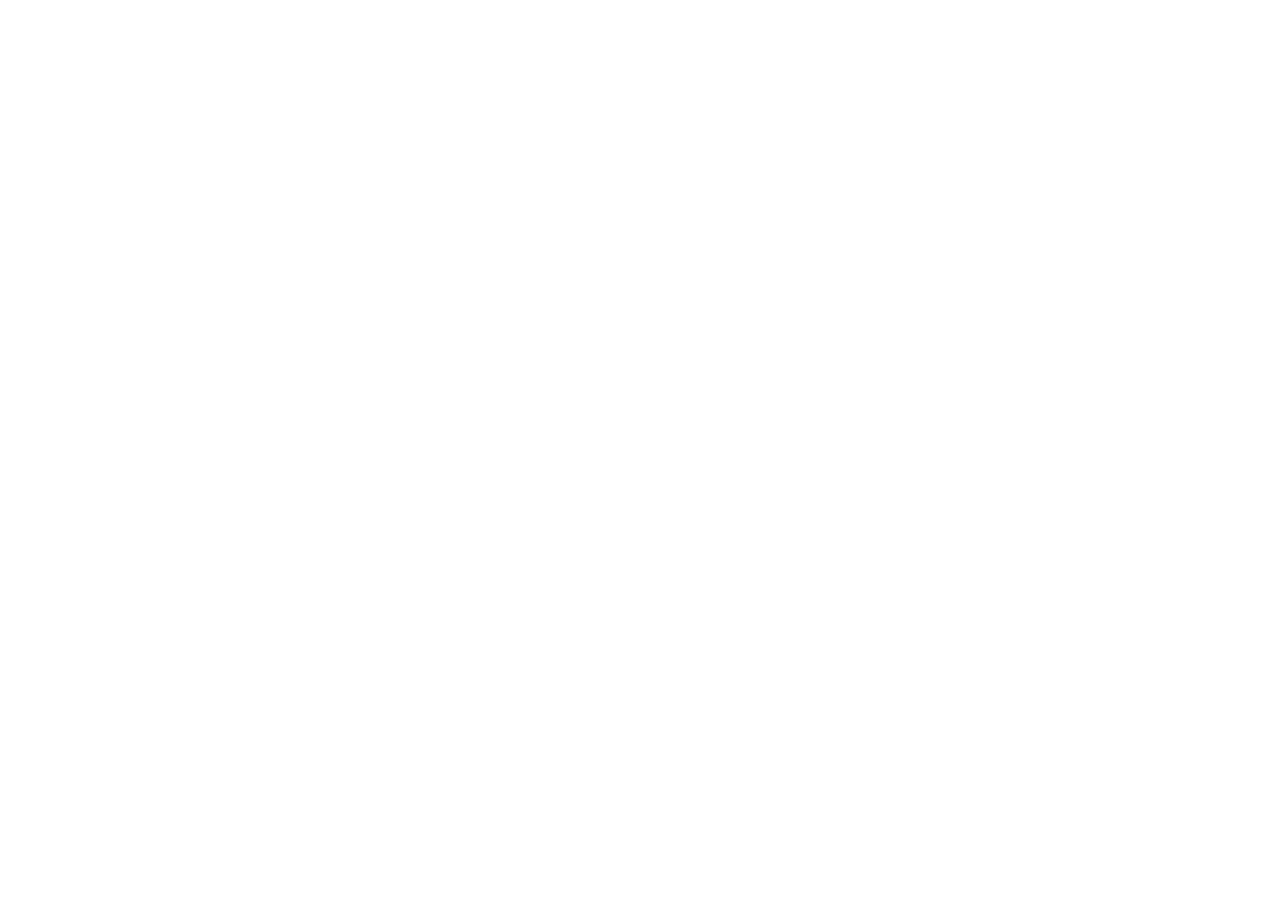
==== index.html @ d91a93b7 "Startup" ====
<!DOCTYPE html>
<html lang="en">
  <head>
    <meta charset="utf-8">
    <title>Test</title>
    <link rel="stylesheet" href="css/main.css">
  </head>
  <body>
  	<div class="chart">

  	</div>
    <script src="https://d3js.org/d3.v5.min.js"></script>
    <script src="./js/data.js"></script>
    <script src="./js/main.js"></script>
  </body>
</html>
---- css/main.css ----
.background path {
  fill: none;
  stroke: lightgray;
  stroke-width: 0.5px;
  pointer-events: stroke;
}

.foreground path {
  fill: none;
  stroke: steelblue;
  stroke-width: 0.5px;
}

.axis .title {
  font-size: 11px;
  font-weight: bold;
  text-transform: uppercase;
}

.axis line,
.axis path {
  fill: none;
  stroke: #000;
  shape-rendering: crispEdges;
}

.axis.string {
  font-size: 6px;
}

.label {
  -webkit-transition: fill 125ms linear;
}

.active .label:not(.inactive) {
  font-weight: bold;
  font-size: 11px;
}

.label.inactive {
  fill: #ccc;
}

.foreground path.inactive {
  stroke: #ccc;
  stroke-opacity: .5;
  stroke-width: 1px;
}


div.tooltip {
  position: absolute;
  text-align: center;
  width: 60px;
  height: 28px;
  padding: 2px;
  font: 12px sans-serif;
  background: lightsteelblue;
  border: 0px;
  border-radius: 8px;
  pointer-events: none;
}

.brushed {
    stroke: #8e1b54;
    opacity: 1.0;
}

.non_brushed {
    opacity: 0.5;
}

      svg {
      font: 10px sans-serif;
      }


      .brush .extent {
      fill-opacity: .3;
      stroke: #fff;
      shape-rendering: crispEdges;
      }

      .axis line,
      .axis path {
      fill: none;
      stroke: #000;
      shape-rendering: crispEdges;
      }

      .axis text {
      text-shadow: 0 1px 0 #fff, 1px 0 0 #fff, 0 -1px 0 #fff, -1px 0 0 #fff;
      cursor: move;
      }
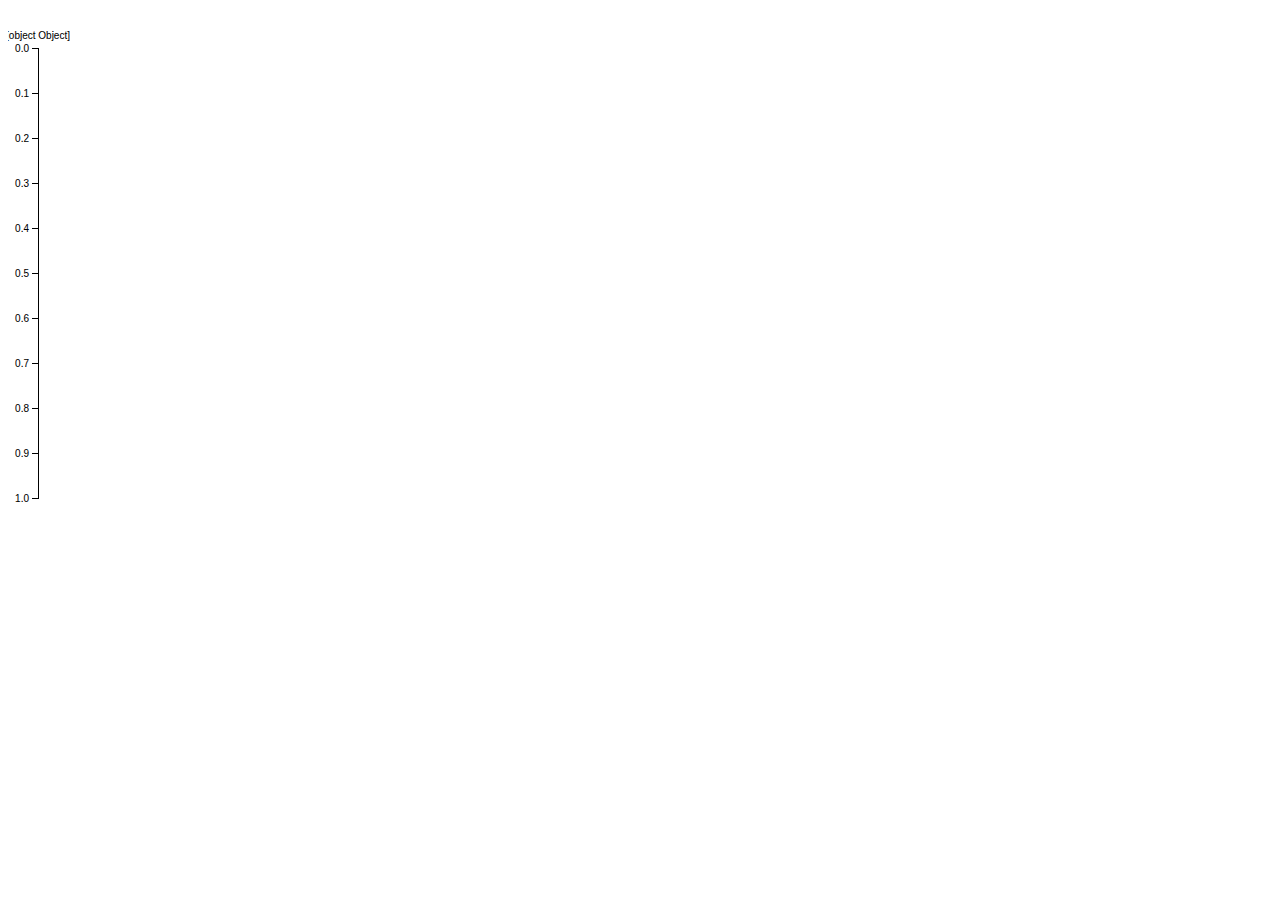
==== commit e3226faa: "WIP: Adding the axis and scaling" ====
--- a/index.html
+++ b/index.html
@@ -6,11 +6,15 @@
     <link rel="stylesheet" href="css/main.css">
   </head>
   <body>
-  	<div class="chart">
+  	<div class="parrallelDiv">
 
-  	</div>
+    </div>
     <script src="https://d3js.org/d3.v5.min.js"></script>
+    <script src="./lib/d3/d3.min.js"></script>
+    <script src="./lib/queue/queue.js" type='text/javascript'></script>
+
     <script src="./js/data.js"></script>
+    <script src="./js/parrallelCords.js"></script>
     <script src="./js/main.js"></script>
   </body>
 </html>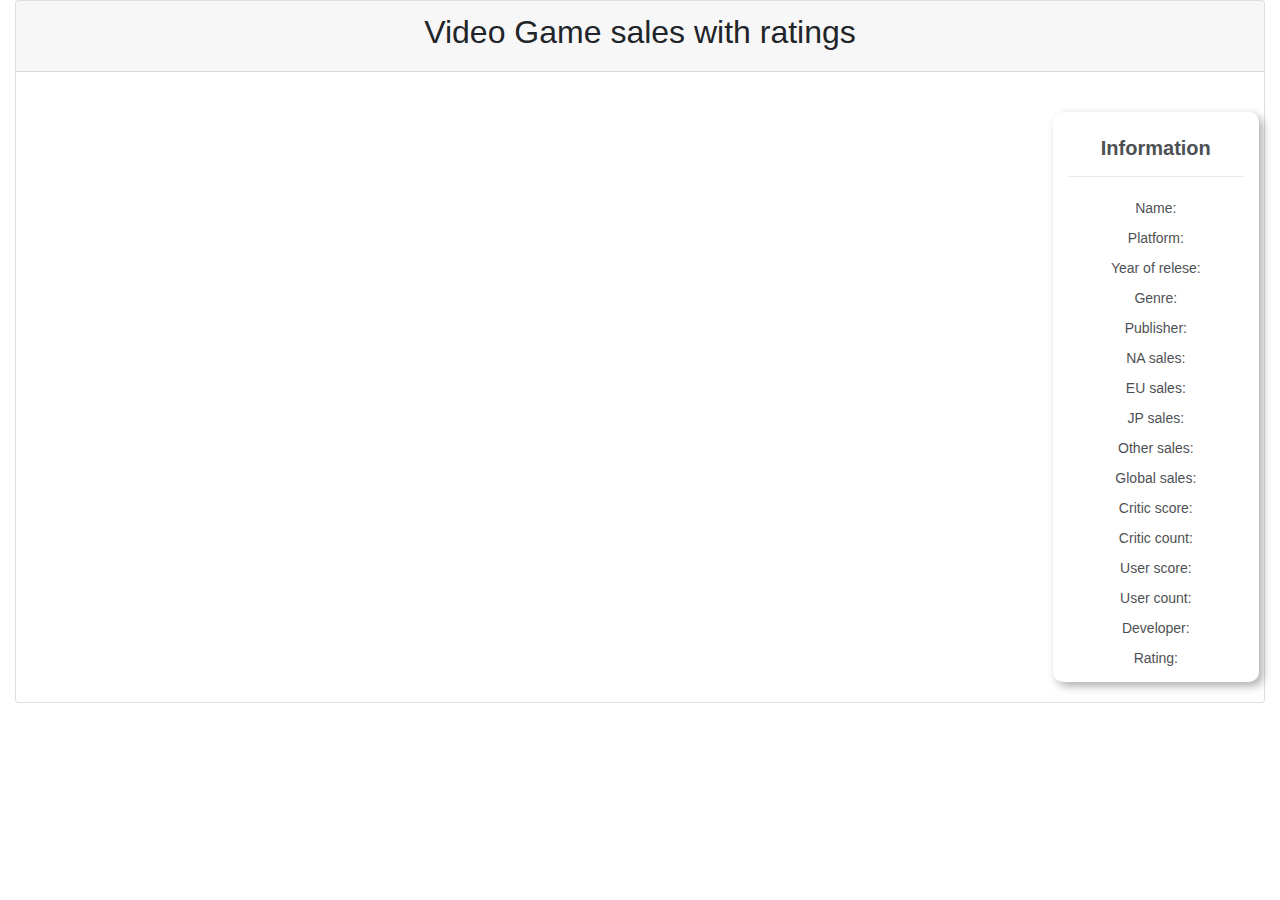
==== commit d3ebb539: "details on demand" ====
--- a/index.html
+++ b/index.html
@@ -1,16 +1,58 @@
-<!DOCTYPE html>
+﻿<!DOCTYPE html>
 <html lang="en">
   <head>
     <meta charset="utf-8">
     <title>Test</title>
     <link rel="stylesheet" href="css/main.css">
+    <link rel="stylesheet" href="./lib/bootstrap/css/bootstrap.min.css" />
   </head>
-  <body>
-  	<div class="parrallelDiv">
+  <body class="container-fluid">
+      <div class="card text-center">
+        <div class="card-header">
+          <h2>Video Game sales with ratings</h2>
+        </div>
+        <div class="card-body">
+          <div class="row">
 
+            <div class="col-sm-12 col-md-10 col-lg-10 col-xl-10">
+              <div id="parallel"></div>
+              <div id="circleDiagram"></div>
+            </div>
+
+            <div class="col-sm-12 col-md-2 col-lg-2 col-xl-2">
+              <div class="row">
+                <div class="col-12" id="tooltip">
+                    <br>
+                    <h5><strong>Information</strong></h5>
+                    <hr>
+                    <p><span id="name">Name: </span></p>
+                    <p><span id="platform">Platform: </span></p>
+                    <p><span id="year">Year of relese: </span></p>
+                    <p><span id="genre">Genre: </span></p>
+                    <p><span id="publisher">Publisher: </span></p>
+                    <p><span id="NA_sales">NA sales: </span></p>
+                    <p><span id="EU_sales">EU sales: </span></p>
+                    <p><span id="JP_sales">JP sales: </span></p>
+                    <p><span id="other_sales">Other sales: </span></p>
+                    <p><span id="global_sales">Global sales: </span></p>
+                    <p><span id="critic_score">Critic score: </span></p>
+                    <p><span id="critic_count">Critic count: </span></p>
+                    <p><span id="user_score">User score: </span></p>
+                    <p><span id="user_count">User count: </span></p>
+                    <p><span id="developer">Developer: </span></p>
+                    <p><span id="rating">Rating: </span></p>
+                </div>
+              </div>
+            </div>
+          </div>
+        </div>
+      </div>
     </div>
+    
+    <script src="./lib/jquery/jquery.min.js"></script>
     <script src="https://d3js.org/d3.v5.min.js"></script>
     <script src="./lib/d3/d3.min.js"></script>
+    <script src="./lib/bootstrap/js/bootstrap.min.js"></script>
     <script src="./lib/queue/queue.js" type='text/javascript'></script>
 
     <script src="./js/data.js"></script>
--- a/css/main.css
+++ b/css/main.css
@@ -48,20 +48,6 @@
   stroke-width: 1px;
 }
 
-
-div.tooltip {
-  position: absolute;
-  text-align: center;
-  width: 60px;
-  height: 28px;
-  padding: 2px;
-  font: 12px sans-serif;
-  background: lightsteelblue;
-  border: 0px;
-  border-radius: 8px;
-  pointer-events: none;
-}
-
 .brushed {
     stroke: #8e1b54;
     opacity: 1.0;
@@ -71,25 +57,51 @@
     opacity: 0.5;
 }
 
-      svg {
-      font: 10px sans-serif;
-      }
+svg {
+  font: 10px sans-serif;
+}
 
 
-      .brush .extent {
-      fill-opacity: .3;
-      stroke: #fff;
-      shape-rendering: crispEdges;
-      }
+.brush .extent {
+  fill-opacity: .3;
+  stroke: #fff;
+  shape-rendering: crispEdges;
+}
 
-      .axis line,
-      .axis path {
-      fill: none;
-      stroke: #000;
-      shape-rendering: crispEdges;
-      }
+.axis line,
+.axis path {
+  fill: none;
+  stroke: #000;
+  shape-rendering: crispEdges;
+}
 
-      .axis text {
-      text-shadow: 0 1px 0 #fff, 1px 0 0 #fff, 0 -1px 0 #fff, -1px 0 0 #fff;
-      cursor: move;
-      }
+.axis text {
+  text-shadow: 0 1px 0 #fff, 1px 0 0 #fff, 0 -1px 0 #fff, -1px 0 0 #fff;
+  cursor: move;
+}
+
+#tooltip, #color-info{
+        height: 570px;
+        background-color: white;
+        -webkit-border-radius: 10px;
+        -moz-border-radius: 10px;
+        border-radius: 10px;
+        -webkit-box-shadow: 4px 4px 10px rgba(0, 0, 0, 0.4);
+        -moz-box-shadow: 4px 4px 10px rgba(0, 0, 0, 0.4);
+        box-shadow: 4px 4px 10px rgba(0, 0, 0, 0.4);
+        pointer-events: none;
+        opacity: 0.8;
+}
+
+#tooltip p {
+    margin: 0;
+    font-family: sans-serif;
+    font-size: 14px;
+    line-height: 30px;
+}
+
+#tooltip, #color-info{
+    margin-top: 20px;
+    position: relative;
+    width: auto;
+}
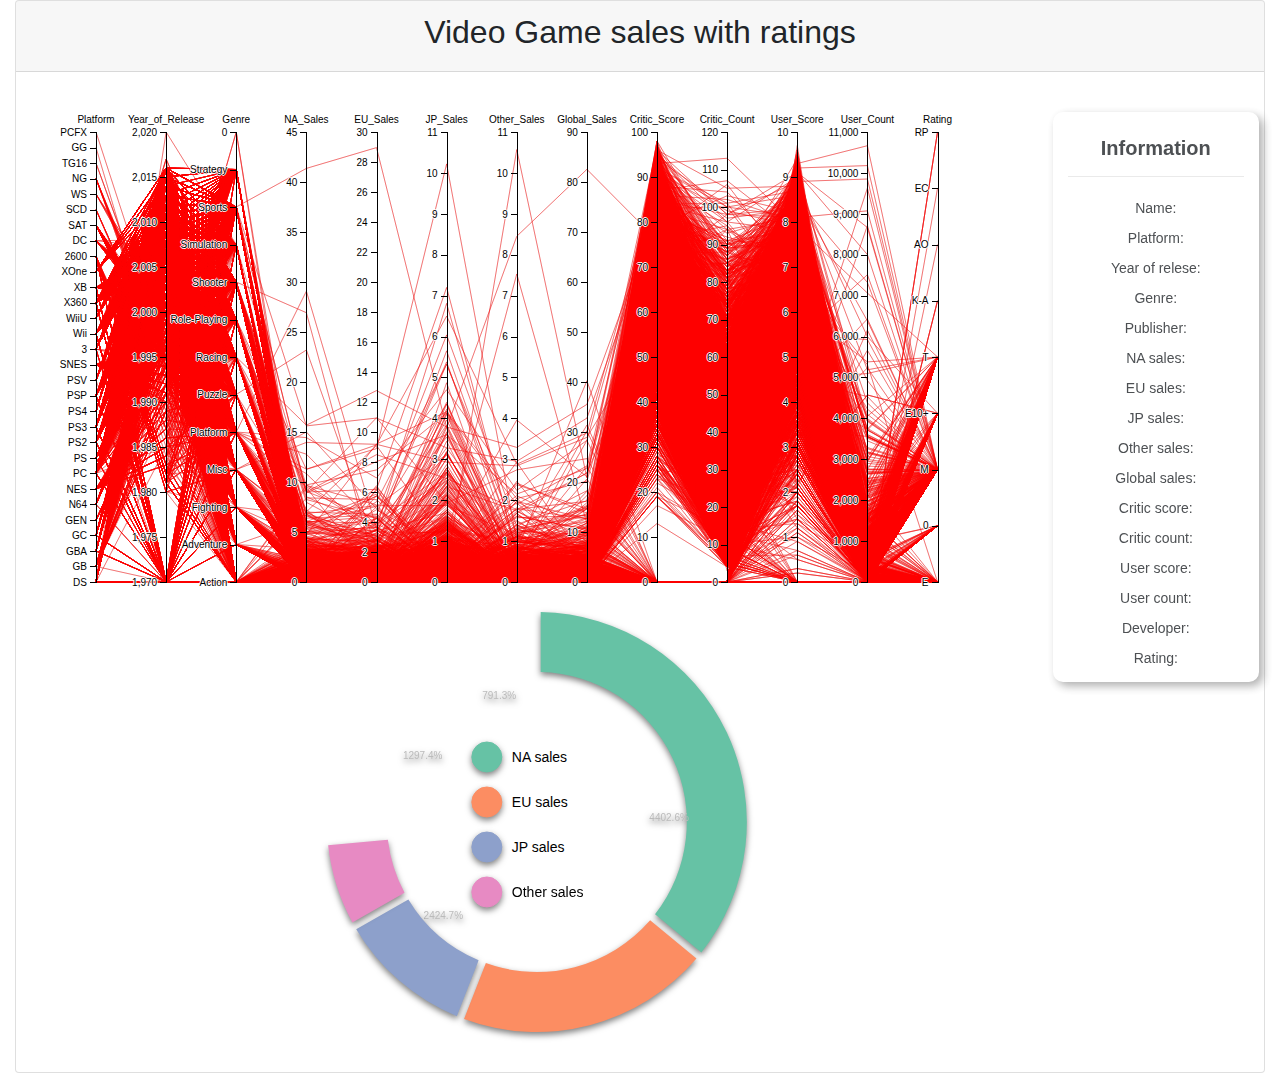
==== commit bc601071: "pie chart" ====
--- a/index.html
+++ b/index.html
@@ -16,7 +16,7 @@
 
             <div class="col-sm-12 col-md-10 col-lg-10 col-xl-10">
               <div id="parallel"></div>
-              <div id="circleDiagram"></div>
+              <div id="pie"></div>
             </div>
 
             <div class="col-sm-12 col-md-2 col-lg-2 col-xl-2">
@@ -57,6 +57,7 @@
 
     <script src="./js/data.js"></script>
     <script src="./js/parrallelCords.js"></script>
+    <script src="./js/circleDiagram.js"></script>
     <script src="./js/main.js"></script>
   </body>
 </html>--- a/css/main.css
+++ b/css/main.css
@@ -49,12 +49,12 @@
 }
 
 .brushed {
-    stroke: #8e1b54;
-    opacity: 1.0;
+  stroke: #8e1b54;
+  opacity: 1.0;
 }
 
 .non_brushed {
-    opacity: 0.5;
+  opacity: 0.5;
 }
 
 svg {
@@ -81,27 +81,32 @@
 }
 
 #tooltip, #color-info{
-        height: 570px;
-        background-color: white;
-        -webkit-border-radius: 10px;
-        -moz-border-radius: 10px;
-        border-radius: 10px;
-        -webkit-box-shadow: 4px 4px 10px rgba(0, 0, 0, 0.4);
-        -moz-box-shadow: 4px 4px 10px rgba(0, 0, 0, 0.4);
-        box-shadow: 4px 4px 10px rgba(0, 0, 0, 0.4);
-        pointer-events: none;
-        opacity: 0.8;
+  height: 570px;
+  background-color: white;
+  -webkit-border-radius: 10px;
+  -moz-border-radius: 10px;
+  border-radius: 10px;
+  -webkit-box-shadow: 4px 4px 10px rgba(0, 0, 0, 0.4);
+  -moz-box-shadow: 4px 4px 10px rgba(0, 0, 0, 0.4);
+  box-shadow: 4px 4px 10px rgba(0, 0, 0, 0.4);
+  pointer-events: none;
+  opacity: 0.8;
 }
 
 #tooltip p {
-    margin: 0;
-    font-family: sans-serif;
-    font-size: 14px;
-    line-height: 30px;
+  margin: 0;
+  font-family: sans-serif;
+  font-size: 14px;
+  line-height: 30px;
 }
 
 #tooltip, #color-info{
-    margin-top: 20px;
-    position: relative;
-    width: auto;
+  margin-top: 20px;
+  position: relative;
+  width: auto;
 }
+
+.shadow {
+  -webkit-filter: drop-shadow( 0px 3px 3px rgba(0,0,0,.5) );
+  filter: drop-shadow( 0px 3px 3px rgba(0,0,0,.5) );
+}
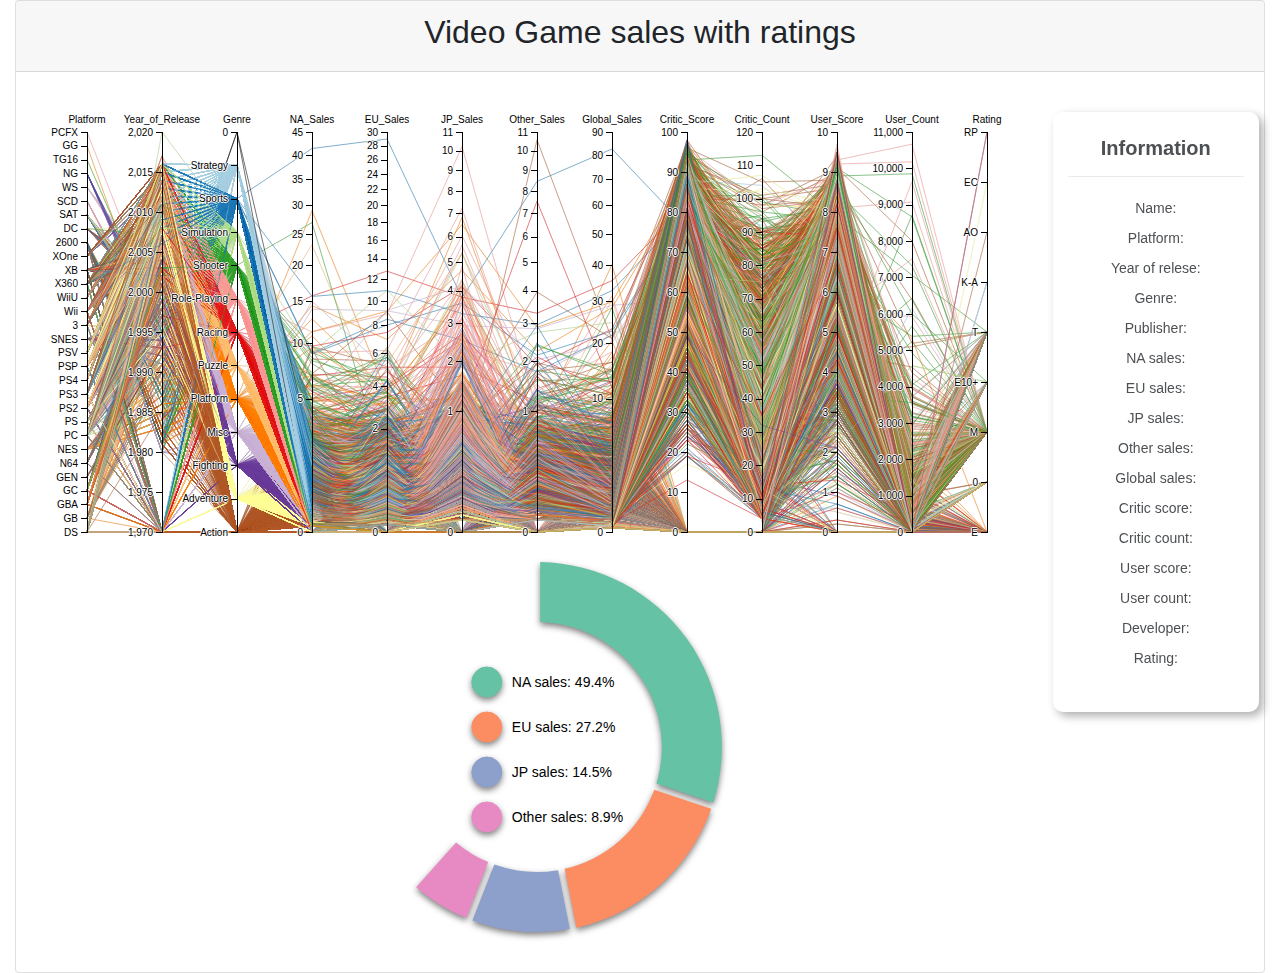
==== commit 515df9f5: "Styling on lines" ====
--- a/index.html
+++ b/index.html
@@ -53,6 +53,7 @@
     <script src="https://d3js.org/d3.v5.min.js"></script>
     <script src="./lib/d3/d3.min.js"></script>
     <script src="./lib/bootstrap/js/bootstrap.min.js"></script>
+    <script src="./lib/colorbrewer/colorbrewer.js" type='text/javascript'></script>
     <script src="./lib/queue/queue.js" type='text/javascript'></script>
 
     <script src="./js/data.js"></script>
--- a/css/main.css
+++ b/css/main.css
@@ -81,7 +81,7 @@
 }
 
 #tooltip, #color-info{
-  height: 570px;
+  height: 600px;
   background-color: white;
   -webkit-border-radius: 10px;
   -moz-border-radius: 10px;
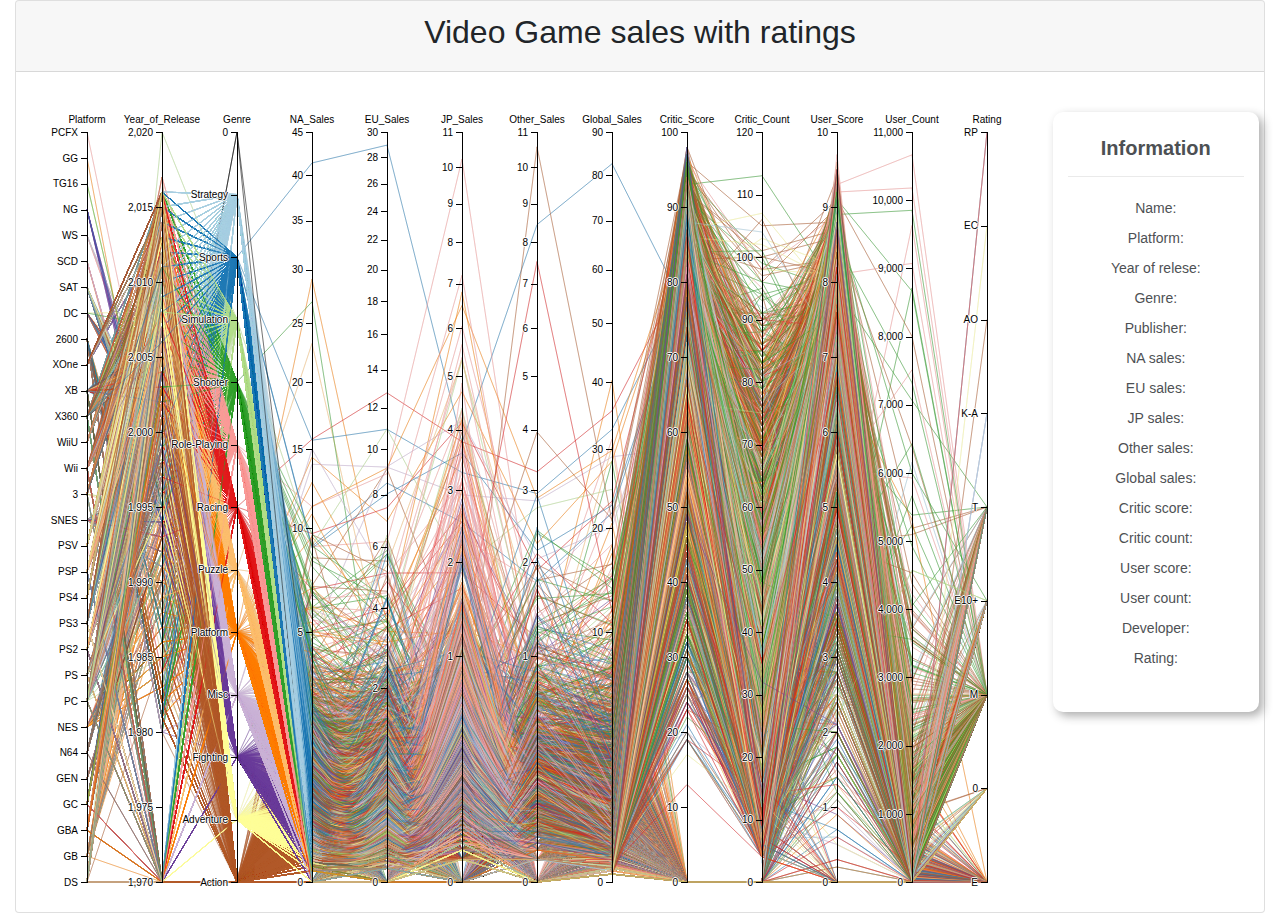
==== commit 69b046f1: "Tyding up and removing old files. Add colorbrewer colrs for the pie chart." ====
--- a/index.html
+++ b/index.html
@@ -7,21 +7,27 @@
     <link rel="stylesheet" href="./lib/bootstrap/css/bootstrap.min.css" />
   </head>
   <body class="container-fluid">
-      <div class="card text-center">
-        <div class="card-header">
+      <!--- Container -->
+	  <div class="card text-center">
+        <!-- Header -->
+		<div class="card-header">
           <h2>Video Game sales with ratings</h2>
         </div>
+		<!-- Body -->
         <div class="card-body">
           <div class="row">
 
-            <div class="col-sm-12 col-md-10 col-lg-10 col-xl-10">
+            <!-- Large Center Right -->
+			<div class="col-sm-12 col-md-10 col-lg-10 col-xl-10">
               <div id="parallel"></div>
               <div id="pie"></div>
             </div>
 
-            <div class="col-sm-12 col-md-2 col-lg-2 col-xl-2">
+            <!-- Side Bar -->
+			<div class="col-sm-12 col-md-2 col-lg-2 col-xl-2">
               <div class="row">
-                <div class="col-12" id="tooltip">
+                <!-- ToolTip -->
+				<div class="col-12" id="tooltip">
                     <br>
                     <h5><strong>Information</strong></h5>
                     <hr>
@@ -49,14 +55,16 @@
       </div>
     </div>
     
-    <script src="./lib/jquery/jquery.min.js"></script>
+    <!-- External Scripts -->
+	<script src="./lib/jquery/jquery.min.js"></script>
     <script src="https://d3js.org/d3.v5.min.js"></script>
     <script src="./lib/d3/d3.min.js"></script>
     <script src="./lib/bootstrap/js/bootstrap.min.js"></script>
     <script src="./lib/colorbrewer/colorbrewer.js" type='text/javascript'></script>
     <script src="./lib/queue/queue.js" type='text/javascript'></script>
-
-    <script src="./js/data.js"></script>
+	
+    <!-- Internal Scripts -->
+	<script src="./js/data.js"></script>
     <script src="./js/parrallelCords.js"></script>
     <script src="./js/circleDiagram.js"></script>
     <script src="./js/main.js"></script>
